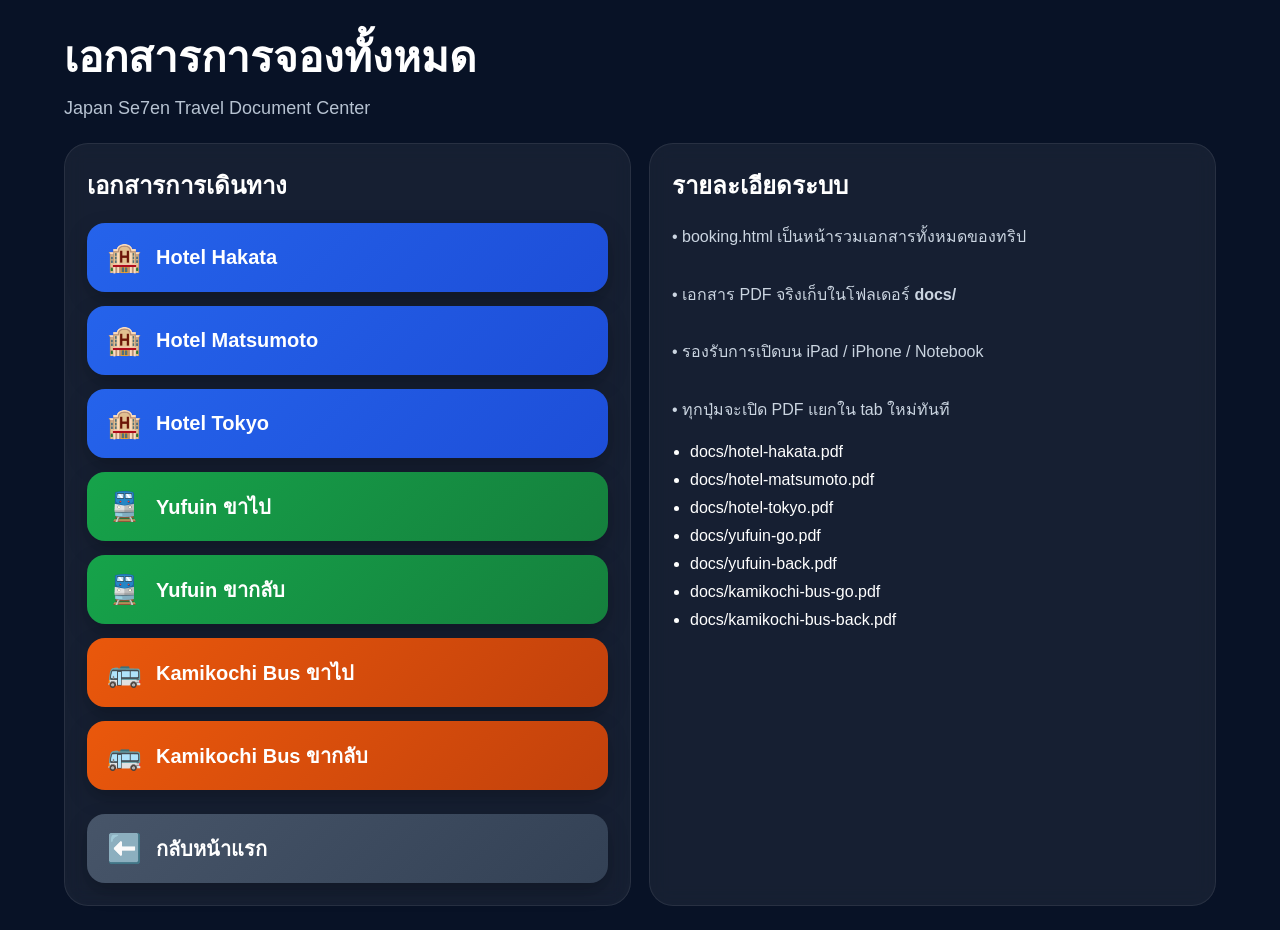
==== booking.html @ 4024cd52 "Add files via upload" ====
<!DOCTYPE html>
<html lang="th">
<head>
  <meta charset="UTF-8" />
  <meta name="viewport" content="width=device-width, initial-scale=1.0" />

  <title>เอกสารการจองทั้งหมด</title>

  <style>
    *{
      margin:0;
      padding:0;
      box-sizing:border-box;
    }

    body{
      font-family:-apple-system,BlinkMacSystemFont,"Segoe UI",sans-serif;
      background:#081226;
      color:#ffffff;
      min-height:100vh;
    }

    .container{
      padding:24px;
      max-width:1200px;
      margin:auto;
    }

    .header{
      margin-bottom:24px;
    }

    .title{
      font-size:42px;
      font-weight:700;
      margin-bottom:8px;
    }

    .subtitle{
      color:#b6c2d1;
      font-size:18px;
    }

    .grid{
      display:grid;
      grid-template-columns:repeat(auto-fit,minmax(300px,1fr));
      gap:18px;
    }

    .card{
      background:rgba(255,255,255,0.06);
      border:1px solid rgba(255,255,255,0.08);
      border-radius:24px;
      padding:22px;
      backdrop-filter:blur(10px);
    }

    .section-title{
      font-size:24px;
      font-weight:700;
      margin-bottom:18px;
    }

    .button-group{
      display:flex;
      flex-direction:column;
      gap:14px;
    }

    .doc-btn{
      display:flex;
      align-items:center;
      gap:14px;
      padding:18px 20px;
      border-radius:18px;
      text-decoration:none;
      color:#ffffff;
      font-size:20px;
      font-weight:600;
      transition:0.2s;
      box-shadow:0 8px 20px rgba(0,0,0,0.25);
    }

    .doc-btn:active{
      transform:scale(0.98);
    }

    .hotel{
      background:linear-gradient(135deg,#2563eb,#1d4ed8);
    }

    .train{
      background:linear-gradient(135deg,#16a34a,#15803d);
    }

    .bus{
      background:linear-gradient(135deg,#ea580c,#c2410c);
    }

    .back{
      background:linear-gradient(135deg,#475569,#334155);
      margin-top:10px;
    }

    .emoji{
      font-size:28px;
    }

    .info{
      color:#cbd5e1;
      line-height:1.8;
      font-size:16px;
    }

    .file-list{
      margin-top:18px;
      padding-left:18px;
      color:#ffffff;
    }

    .file-list li{
      margin-bottom:10px;
    }

    @media(max-width:768px){

      .title{
        font-size:34px;
      }

      .doc-btn{
        font-size:18px;
        padding:16px;
      }

    }

  </style>
</head>

<body>

  <div class="container">

    <div class="header">
      <div class="title">เอกสารการจองทั้งหมด</div>
      <div class="subtitle">
        Japan Se7en Travel Document Center
      </div>
    </div>

    <div class="grid">

      <!-- LEFT -->
      <div class="card">

        <div class="section-title">
          เอกสารการเดินทาง
        </div>

        <div class="button-group">

          <!-- HOTEL -->

          <a class="doc-btn hotel"
             href="docs/hotel-hakata.pdf"
             target="_blank">

            <div class="emoji">🏨</div>
            <div>Hotel Hakata</div>

          </a>

          <a class="doc-btn hotel"
             href="docs/hotel-matsumoto.pdf"
             target="_blank">

            <div class="emoji">🏨</div>
            <div>Hotel Matsumoto</div>

          </a>

          <a class="doc-btn hotel"
             href="docs/hotel-tokyo.pdf"
             target="_blank">

            <div class="emoji">🏨</div>
            <div>Hotel Tokyo</div>

          </a>

          <!-- TRAIN -->

          <a class="doc-btn train"
             href="docs/yufuin-go.pdf"
             target="_blank">

            <div class="emoji">🚆</div>
            <div>Yufuin ขาไป</div>

          </a>

          <a class="doc-btn train"
             href="docs/yufuin-back.pdf"
             target="_blank">

            <div class="emoji">🚆</div>
            <div>Yufuin ขากลับ</div>

          </a>

          <!-- BUS -->

          <a class="doc-btn bus"
             href="docs/kamikochi-bus-go.pdf"
             target="_blank">

            <div class="emoji">🚌</div>
            <div>Kamikochi Bus ขาไป</div>

          </a>

          <a class="doc-btn bus"
             href="docs/kamikochi-bus-back.pdf"
             target="_blank">

            <div class="emoji">🚌</div>
            <div>Kamikochi Bus ขากลับ</div>

          </a>

          <!-- BACK -->

          <a class="doc-btn back"
             href="index.html">

            <div class="emoji">⬅️</div>
            <div>กลับหน้าแรก</div>

          </a>

        </div>

      </div>

      <!-- RIGHT -->

      <div class="card">

        <div class="section-title">
          รายละเอียดระบบ
        </div>

        <div class="info">

          • booking.html เป็นหน้ารวมเอกสารทั้งหมดของทริป<br><br>

          • เอกสาร PDF จริงเก็บในโฟลเดอร์ <b>docs/</b><br><br>

          • รองรับการเปิดบน iPad / iPhone / Notebook<br><br>

          • ทุกปุ่มจะเปิด PDF แยกใน tab ใหม่ทันที

        </div>

        <ul class="file-list">

          <li>docs/hotel-hakata.pdf</li>
          <li>docs/hotel-matsumoto.pdf</li>
          <li>docs/hotel-tokyo.pdf</li>
          <li>docs/yufuin-go.pdf</li>
          <li>docs/yufuin-back.pdf</li>
          <li>docs/kamikochi-bus-go.pdf</li>
          <li>docs/kamikochi-bus-back.pdf</li>

        </ul>

      </div>

    </div>

  </div>

</body>
</html>
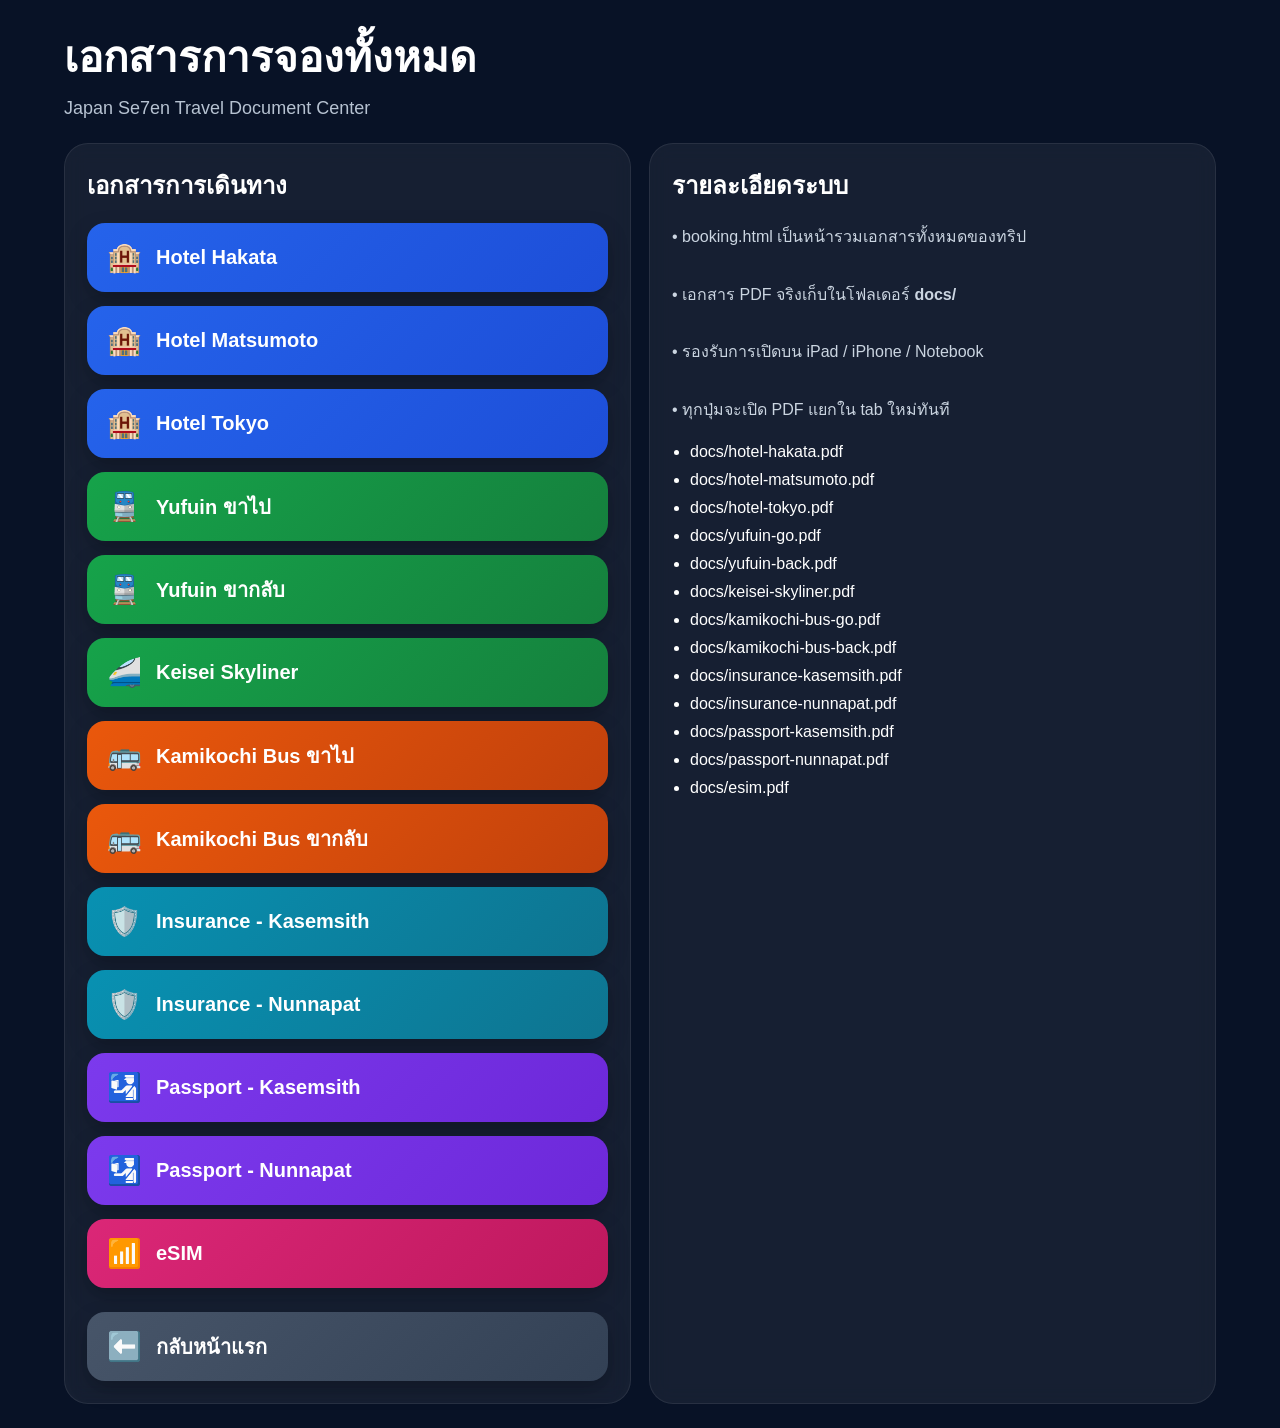
==== commit 9f22f035: "Update booking.html" ====
--- a/booking.html
+++ b/booking.html
@@ -97,6 +97,18 @@
       background:linear-gradient(135deg,#ea580c,#c2410c);
     }
 
+    .passport{
+      background:linear-gradient(135deg,#7c3aed,#6d28d9);
+    }
+
+    .insurance{
+      background:linear-gradient(135deg,#0891b2,#0e7490);
+    }
+
+    .esim{
+      background:linear-gradient(135deg,#db2777,#be185d);
+    }
+
     .back{
       background:linear-gradient(135deg,#475569,#334155);
       margin-top:10px;
@@ -209,6 +221,15 @@
 
           </a>
 
+          <a class="doc-btn train"
+             href="docs/keisei-skyliner.pdf"
+             target="_blank">
+
+            <div class="emoji">🚄</div>
+            <div>Keisei Skyliner</div>
+
+          </a>
+
           <!-- BUS -->
 
           <a class="doc-btn bus"
@@ -226,6 +247,57 @@
 
             <div class="emoji">🚌</div>
             <div>Kamikochi Bus ขากลับ</div>
+
+          </a>
+
+          <!-- INSURANCE -->
+
+          <a class="doc-btn insurance"
+             href="docs/insurance-kasemsith.pdf"
+             target="_blank">
+
+            <div class="emoji">🛡️</div>
+            <div>Insurance - Kasemsith</div>
+
+          </a>
+
+          <a class="doc-btn insurance"
+             href="docs/insurance-nunnapat.pdf"
+             target="_blank">
+
+            <div class="emoji">🛡️</div>
+            <div>Insurance - Nunnapat</div>
+
+          </a>
+
+          <!-- PASSPORT -->
+
+          <a class="doc-btn passport"
+             href="docs/passport-kasemsith.pdf"
+             target="_blank">
+
+            <div class="emoji">🛂</div>
+            <div>Passport - Kasemsith</div>
+
+          </a>
+
+          <a class="doc-btn passport"
+             href="docs/passport-nunnapat.pdf"
+             target="_blank">
+
+            <div class="emoji">🛂</div>
+            <div>Passport - Nunnapat</div>
+
+          </a>
+
+          <!-- ESIM -->
+
+          <a class="doc-btn esim"
+             href="docs/esim.pdf"
+             target="_blank">
+
+            <div class="emoji">📶</div>
+            <div>eSIM</div>
 
           </a>
 
@@ -268,11 +340,22 @@
           <li>docs/hotel-hakata.pdf</li>
           <li>docs/hotel-matsumoto.pdf</li>
           <li>docs/hotel-tokyo.pdf</li>
+
           <li>docs/yufuin-go.pdf</li>
           <li>docs/yufuin-back.pdf</li>
+          <li>docs/keisei-skyliner.pdf</li>
+
           <li>docs/kamikochi-bus-go.pdf</li>
           <li>docs/kamikochi-bus-back.pdf</li>
 
+          <li>docs/insurance-kasemsith.pdf</li>
+          <li>docs/insurance-nunnapat.pdf</li>
+
+          <li>docs/passport-kasemsith.pdf</li>
+          <li>docs/passport-nunnapat.pdf</li>
+
+          <li>docs/esim.pdf</li>
+
         </ul>
 
       </div>
@@ -282,4 +365,4 @@
   </div>
 
 </body>
-</html>+</html>
